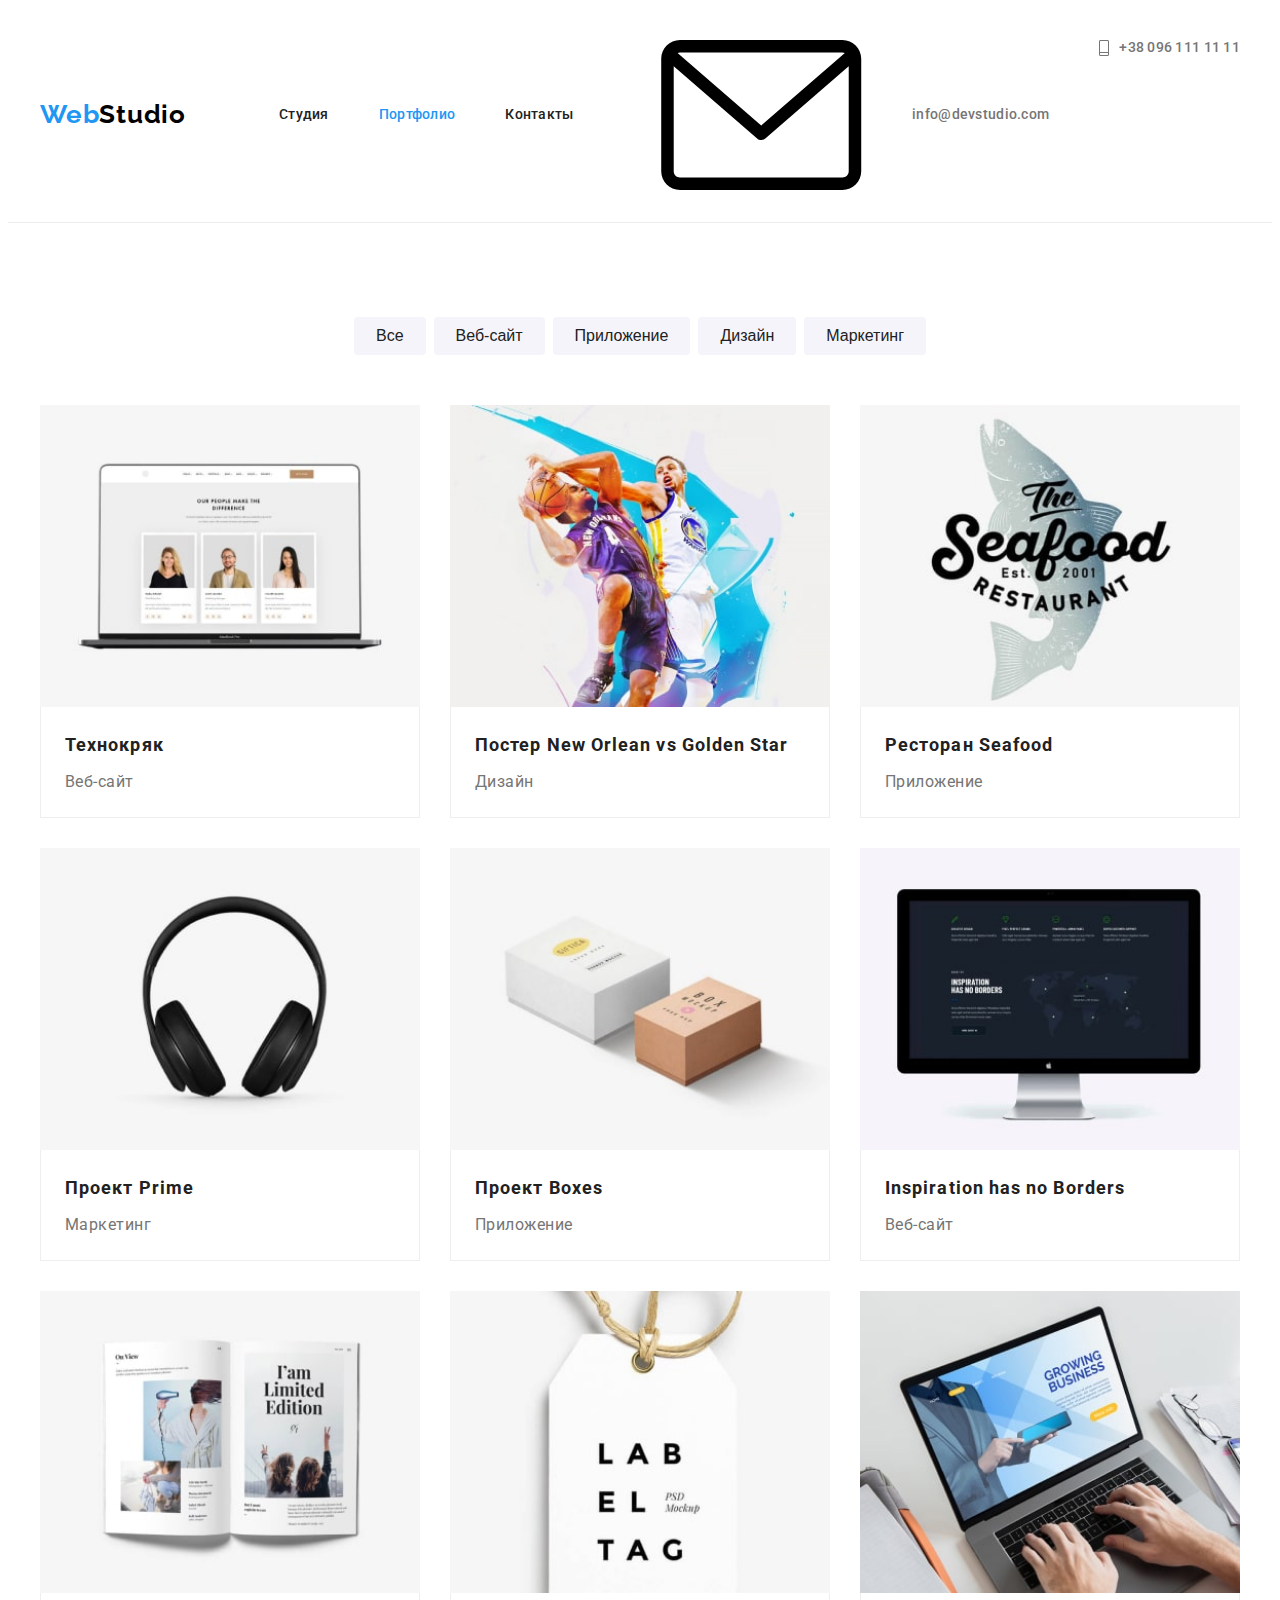
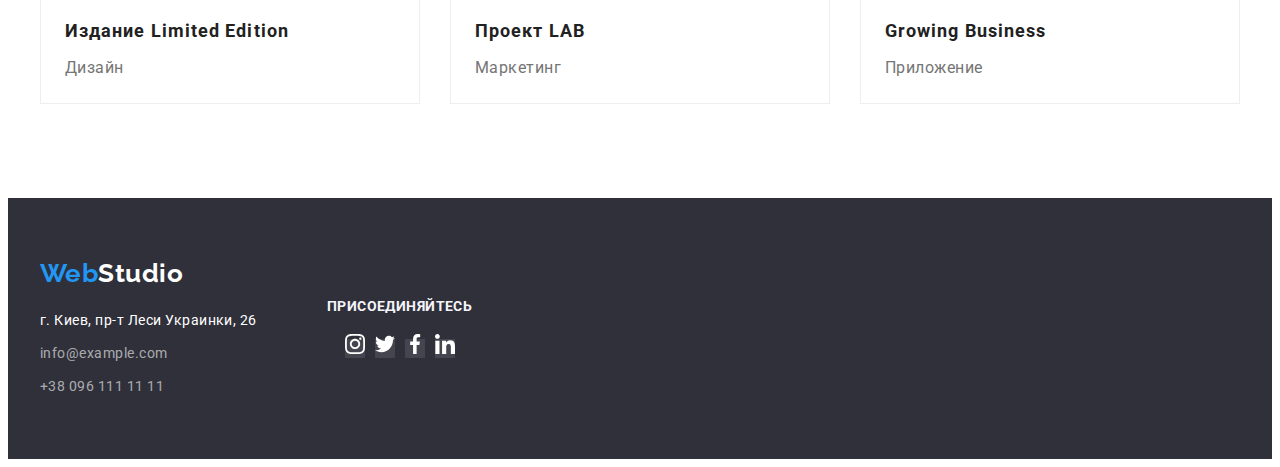
==== portfolio.html @ 91ffed37 "File" ====
<!DOCTYPE html>
<html lang="ru">
  <head>
    <meta charset="UTF-8" />
    <meta http-equiv="X-UA-Compatible" content="IE=edge" />
    <meta name="viewport" content="width=device-width, initial-scale=1.0" />
    <title>Portfolio</title>
    <link rel="preconnect" href="https://fonts.googleapis.com" />
    <link rel="preconnect" href="https://fonts.gstatic.com" crossorigin />
    <link
      href="https://fonts.googleapis.com/css2?family=Raleway:wght@700&family=Roboto:wght@400;500;700;900&display=swap"
      rel="stylesheet"
    />
    <link
      rel="stylesheet"
      href="https://cdnjs.cloudflare.com/ajax/libs/modern-normalize/1.1.0/modern-normalize.min.css"
      integrity="sha512-wpPYUAdjBVSE4KJnH1VR1HeZfpl1ub8YT/NKx4PuQ5NmX2tKuGu6U/JRp5y+Y8XG2tV+wKQpNHVUX03MfMFn9Q=="
      crossorigin="anonymous"
      referrerpolicy="no-referrer"
    />
    <link rel="stylesheet" href="./css/common.css" />
    <link rel="stylesheet" href="./css/portfolio.css" />
  </head>

  <body class="page">
    <!-- Шапка сайта -->
    <header class="page-header">
      <div class="container">
        <nav class="main-nav">
          <a href="./index.html" class="header-logo" lang="en">
            <span class="logo-color">Web</span>Studio</a
          >
          <ul class="list site-nav">
            <li class="item"><a href="./index.html" class="link">Студия</a></li>
            <li class="item">
              <a href="" class="link current">Портфолио</a>
            </li>
            <li class="item"><a href="" class="link">Контакты</a></li>
          </ul>
        </nav>

        <ul class="list contacts-header">
          <li class="item envelope">
            <a href="mailto:info@devstudio.com" class="contact" lang="en">
              <svg class="svg-envelope">
                <use href="./images/icons.svg#icon-envelope"></use>
              </svg>
              info@devstudio.com</a
            >
          </li>
          <li class="item smartphone">
            <a href="tel:+380961111111" class="contact">
              <svg class="svg-smartphone">
                <use href="./images/icons.svg#icon-smartphone"></use>
              </svg>
              +38 096 111 11 11</a
            >
          </li>
        </ul>
      </div>
    </header>

    <!-- Main -->

    <main>
      <!-- Филтр -->

      <section class="section">
        <div class="container">
          <h1 class="visually-hidden">Наши работы</h1>
          <ul class="filter">
            <li class="item">
              <button class="button filter" type="button">Все</button>
            </li>
            <li class="item">
              <button class="button filter" type="button">Веб-сайт</button>
            </li>
            <li class="item">
              <button class="button filter" type="button">Приложение</button>
            </li>
            <li class="item">
              <button class="button filter" type="button">Дизайн</button>
            </li>
            <li class="item">
              <button class="button filter" type="button">Маркетинг</button>
            </li>
          </ul>

          <!-- Галерея -->

          <ul class="gallery list">
            <li class="item">
              <a class="link" href="">
                <img src="./images/tehnokryak.jpg" alt="Нотбук" width="370" />
                <div class="caption">
                  <h2 class="title">Технокряк</h2>
                  <p class="text">Веб-сайт</p>
                </div>
              </a>
            </li>
            <li class="item">
              <a class="link" href="">
                <img
                  src="./images/basketball.jpg"
                  alt="Бескетбол"
                  width="370"
                />
                <div class="caption">
                  <h2 class="title">
                    Постер <span lang="en">New Orlean vs Golden Star</span>
                  </h2>
                  <p class="text">Дизайн</p>
                </div>
              </a>
            </li>
            <li class="item">
              <a class="link" href="">
                <img
                  src="./images/seafood.jpg"
                  alt="Банер ресторана"
                  width="370"
                />
                <div class="caption">
                  <h2 class="title">Ресторан <span lang="en">Seafood</span></h2>
                  <p class="text">Приложение</p>
                </div>
              </a>
            </li>
            <li class="item">
              <a class="link" href="">
                <img src="./images/headphones.jpg" alt="Наушники" width="370" />
                <div class="caption">
                  <h2 class="title">Проект <span lang="en">Prime</span></h2>
                  <p class="text">Маркетинг</p>
                </div>
              </a>
            </li>
            <li class="item">
              <a class="link" href="">
                <img src="./images/boxes.jpg" alt="Коробки" width="370" />
                <div class="caption">
                  <h2 class="title">Проект <span lang="en">Boxes</span></h2>
                  <p class="text">Приложение</p>
                </div>
              </a>
            </li>
            <li class="item">
              <a class="link" href="">
                <img src="./images/monitor.jpg" alt="Монитор" width="370" />
                <div class="caption">
                  <h2 class="title" lang="en">Inspiration has no Borders</h2>
                  <p class="text">Веб-сайт</p>
                </div>
              </a>
            </li>
            <li class="item">
              <a class="link" href="">
                <img src="./images/book.jpg" alt="Книга" width="370" />
                <div class="caption">
                  <h2 class="title">
                    Издание <span lang="en">Limited Edition</span>
                  </h2>
                  <p class="text">Дизайн</p>
                </div>
              </a>
            </li>
            <li class="item">
              <a class="link" href="">
                <img src="./images/lab.jpg" alt="Лейба" width="370" />
                <div class="caption">
                  <h2 class="title">Проект <span lang="en">LAB</span></h2>
                  <p class="text">Маркетинг</p>
                </div>
              </a>
            </li>
            <li class="item">
              <a class="link" href="">
                <img src="./images/business.jpg" alt="Нотбук" width="370" />
                <div class="caption">
                  <h2 class="title" lang="en">Growing Business</h2>
                  <p class="text">Приложение</p>
                </div>
              </a>
            </li>
          </ul>
        </div>
      </section>
    </main>

    <!-- Футер -->
    <footer class="ftr">
      <div class="container">
        <div class="ft-logo-contacts">
          <a href="./index.html" class="footer-logo" lang="en">
            <span class="logo-color">Web</span>Studio</a
          >
          <address>
            <ul class="list contacts-footer">
              <li class="item">
                <a
                  class="adress-footer"
                  href="https://goo.gl/maps/JjDCedRFyoNdZQir6"
                  >г. Киев, пр-т Леси Украинки, 26</a
                >
              </li>
              <li class="item">
                <a href="mailto:info@example.com" class="contact" lang="en"
                  >info@example.com</a
                >
              </li>
              <li class="item">
                <a href="tel:+380961111111" class="contact"
                  >+38 096 111 11 11</a
                >
              </li>
            </ul>
          </address>
        </div>
        <div class="ftsocial-link">
          <h2 class="social-title">присоединяйтесь</h2>
          <ul class="list socials">
            <li class="item-social">
              <a class="link-social" href="">
                <svg class="svg-icon">
                  <use href="./images/icons.svg#icon-instagram"></use>
                </svg>
              </a>
            </li>
            <li class="item-social">
              <a class="link-social" href="">
                <svg class="svg-icon">
                  <use href="./images/icons.svg#icon-twitter"></use>
                </svg>
              </a>
            </li>
            <li class="item-social">
              <a class="link-social" href="">
                <svg class="svg-icon">
                  <use href="./images/icons.svg#icon-facebook"></use>
                </svg>
              </a>
            </li>
            <li class="item-social">
              <a class="link-social" href="">
                <svg class="svg-icon">
                  <use href="./images/icons.svg#icon-linkedin"></use>
                </svg>
              </a>
            </li>
          </ul>
        </div>
      </div>
    </footer>
  </body>
</html>
---- css/common.css ----
/* Root */

:root {
  /* header color  */
  --hdtitle-text-color: #212121;
  --hdprimary-text-color: #757575;
  --hdaccent-pick-color: #2196f3;
  --hdprimary-wight-color: #ffffff;

  /* main color */
  --title-text-color: #212121;
  --h2-text-color: #212121;
  --primary-text-color: #757575;
  --accent-pick-color: #2196f3;
  --primary-wight-color: #ffffff;
  --btn-wight-color: #ffffff;
  --background-grey-color: #2f303a;
  --bg-cl-icon: #f5f4fa;

  /* social icon */
  --icon-cl: #afb1b8;
  --icon-pick-cl: #ffffff;
  --bgicon-cl: #ffffff;
  --bgicon-pick-cl: #2196f3;
  --bg-icon-cl: rgba(255, 255, 255, 0.1);

  /* footer color */
  --fttitle-text-color: #212121;
  --ftprimary-text-color: #757575;
  --ftaccent-pick-color: #2196f3;
  --ftprimary-wight-color: #f5f4fa;
  --ftbackground-grey-color: #2f303a;
}

/* Body */

body {
  background-color: var(--hdprimary-wight-color);
  font-family: 'Roboto', sans-serif;
  letter-spacing: 0.03em;
}

/* Утилиты */

.list {
  list-style: none;
  padding: 0px;
  margin: 0px;
}

/* Section */

.section {
  padding-top: 94px;
  padding-bottom: 94px;
  margin-bottom: 0px;
  margin-top: 0px;
}

/* Container */

.container {
  margin-left: auto;
  margin-right: auto;
  margin-top: 0px;
  margin-bottom: 0px;
  padding-left: 15px;
  padding-right: 15px;
  width: 1200px;
}

/* Header */

.page-header .container {
  display: flex;
}

.page-header {
  align-items: center;
  border-bottom: 1px solid rgba(236, 236, 236, 1);

  font-weight: 500;
  font-size: 14px;
  line-height: 1.14;
  letter-spacing: 0.02em;
}

.header-logo {
  display: block;
  padding-top: 24px;
  padding-bottom: 25px;

  color: #000000;
  font-family: 'Raleway', sans-serif;
  font-weight: 700;
  font-size: 26px;
  line-height: 1.19;
  letter-spacing: 0.03em;
}

.header-logo .logo-color {
  color: #2196f3;
}

.page-header a,
.ftr a {
  text-decoration: none;
}

/* Nav */

.main-nav {
  display: flex;
  align-items: center;
}

.site-nav {
  display: flex;
  margin-left: 93px;
}

.site-nav .item:not(:last-child) {
  margin-right: 50px;
}

.site-nav .link {
  display: block;
  color: var(--hdtitle-text-color);
  padding-top: 32px;
  padding-bottom: 32px;
}

.site-nav .link:hover,
.site-nav .link:focus {
  color: var(--hdaccent-pick-color);
}

.site-nav .link.current {
  color: var(--hdaccent-pick-color);
}

.contacts-header {
  display: flex;
  margin-left: auto;
}

dct .svg-envelope {
  width: 16px;
  height: 12px;
  margin-right: 10px;
  fill: var(--hdprimary-text-color);
}

.svg-smartphone {
  width: 10px;
  height: 16px;
  margin-right: 10px;
  fill: var(--hdprimary-text-color);
}

/* .contacts-header .svg-envelope:hover,
.contacts-header .svg-envelope:focus,
.contacts-header .svg-smartphone:hover,
.contacts-header .svg-smartphone:focus {
  fill: var(--hdaccent-pick-color);
} */

.contacts-header .contact {
  display: flex;
  align-items: center;
  padding-top: 32px;
  padding-bottom: 32px;
  color: var(--hdprimary-text-color);
}

.contacts-header .item:not(:last-child) {
  margin-right: 50px;
}

.contacts-header .contact:hover,
.contacts-header .contact:focus {
  color: var(--hdaccent-pick-color);
  fill: var(--hdaccent-pick-color);
}

/* Fotter */

.ftr {
  width: 100%;
  background-color: var(--ftbackground-grey-color);
  padding-top: 60px;
  padding-bottom: 60px;
}

.footer-logo {
  color: #ffffff;
  font-family: 'Raleway', sans-serif;
  font-weight: 700;
  font-size: 26px;
  line-height: 1.19;
}

.footer-logo .logo-color {
  color: #2196f3;
}

address {
  font-style: normal;
  margin-top: 20px;
}

.adress-footer {
  color: var(--hdprimary-wight-color);
  font-weight: normal;
  font-size: 14px;
  line-height: 1.71;
}

.contacts-footer .contact {
  font-weight: normal;
  font-size: 14px;
  line-height: 1.71;
  color: rgba(255, 255, 255, 0.6);
}

.contacts-footer .item {
  margin-top: 9px;
}

.contacts-footer .contact:hover,
.contacts-footer .contact:focus {
  color: var(--hdaccent-pick-color);
}

.ftr .container {
  display: flex;
  align-items: baseline;
}

.ftr .social-title {
  font-weight: 700;
  margin-bottom: 20px;
  font-size: 14px;
  line-height: 16px;
  letter-spacing: 0.03em;
  text-transform: uppercase;
  margin-top: 0px;
  color: var(--ftprimary-wight-color);
}

.socials {
  display: flex;
  justify-content: center;
  margin-top: 16px;
}

.link-social .svg-icon {
  width: 20px;
  height: 20px;
  fill: currentColor;
}

.ftsocial-link {
  align-self: center;
  align-items: center;
  border-radius: 4px;
  margin-left: 70px;
}

.ftsocial-link .link-social {
  color: var(--bgicon-cl);
  background-color: var(--bg-icon-cl);
}

.ftsocial-link .link-social:hover,
.ftsocial-link .link-social:focus {
  color: var(--icon-pick-cl);
  background-color: var(--bgicon-pick-cl);
}

.item-social:not(:last-child) {
  margin-right: 10px;
}
---- css/portfolio.css ----
/* Our-works */

.visually-hidden {
  position: absolute;
  width: 1px;
  height: 1px;
  margin: -1px;
  padding: 0;
  overflow: hidden;
  border: 0;
  clip: rect(0 0 0 0);
}

/* Button-filter */

.filter {
  display: flex;
  list-style: none;
  justify-content: center;
  margin-top: 0;
  margin-bottom: 0px;
  padding: 0;
  align-items: center;
}

.filter .item:not(:last-child) {
  margin-right: 8px;
}

.button.filter {
  display: inline-block;
  font-weight: 500;
  font-size: 16px;
  line-height: 1.62;
  text-align: center;
  color: var(--fttitle-text-color);
  background: var(--ftprimary-wight-color);
  border-radius: 4px;

  cursor: pointer;
  border: none;
  padding: 6px 22px;
}

.button.filter:hover,
.button.filter:focus {
  color: var(--ftprimary-wight-color);
  background-color: var(--ftaccent-pick-color);
  filter: drop-shadow(0px 4px 4px rgba(0, 0, 0, 0.25));
}

/* Gallery  */

.gallery {
  display: flex;
  flex-wrap: wrap;
  margin-top: 50px;
  margin-bottom: 0px;
}

.gallery .item {
  width: calc((100% - 30px * 2) / 3);
  margin-top: 0px;
  margin-bottom: 30px;
  margin-right: 30px;
  box-sizing: border-box;
}

.gallery .link {
  display: block;
}

.gallery .link:hover,
.gallery .link:focus {
  box-shadow: 0px 1px 1px rgba(0, 0, 0, 0.12), 0px 4px 4px rgba(0, 0, 0, 0.06),
    1px 4px 6px rgba(0, 0, 0, 0.16);
}

.item img {
  display: block;
  width: 100%;
}

.gallery .item:nth-last-child(-n + 3) {
  margin-bottom: 0;
}

.gallery .item:nth-child(3n) {
  margin-right: 0;
}

.gallery .caption {
  border-top: none;
  border-right: 1px solid #eeeeee;
  border-bottom: 1px solid #eeeeee;
  border-left: 1px solid #eeeeee;
  padding: 20px 24px;
}

.gallery a {
  text-decoration: none;
}

.gallery .title {
  font-weight: 700;
  font-size: 18px;
  line-height: 2;
  letter-spacing: 0.06em;
  color: var(--fttitle-text-color);
  margin-top: 0px;
  margin-bottom: 0px;
}

.gallery .text {
  font-weight: normal;
  font-size: 16px;
  line-height: 1.88;
  color: var(--ftprimary-text-color);
  padding-top: 4px;
  margin: 0px;
}
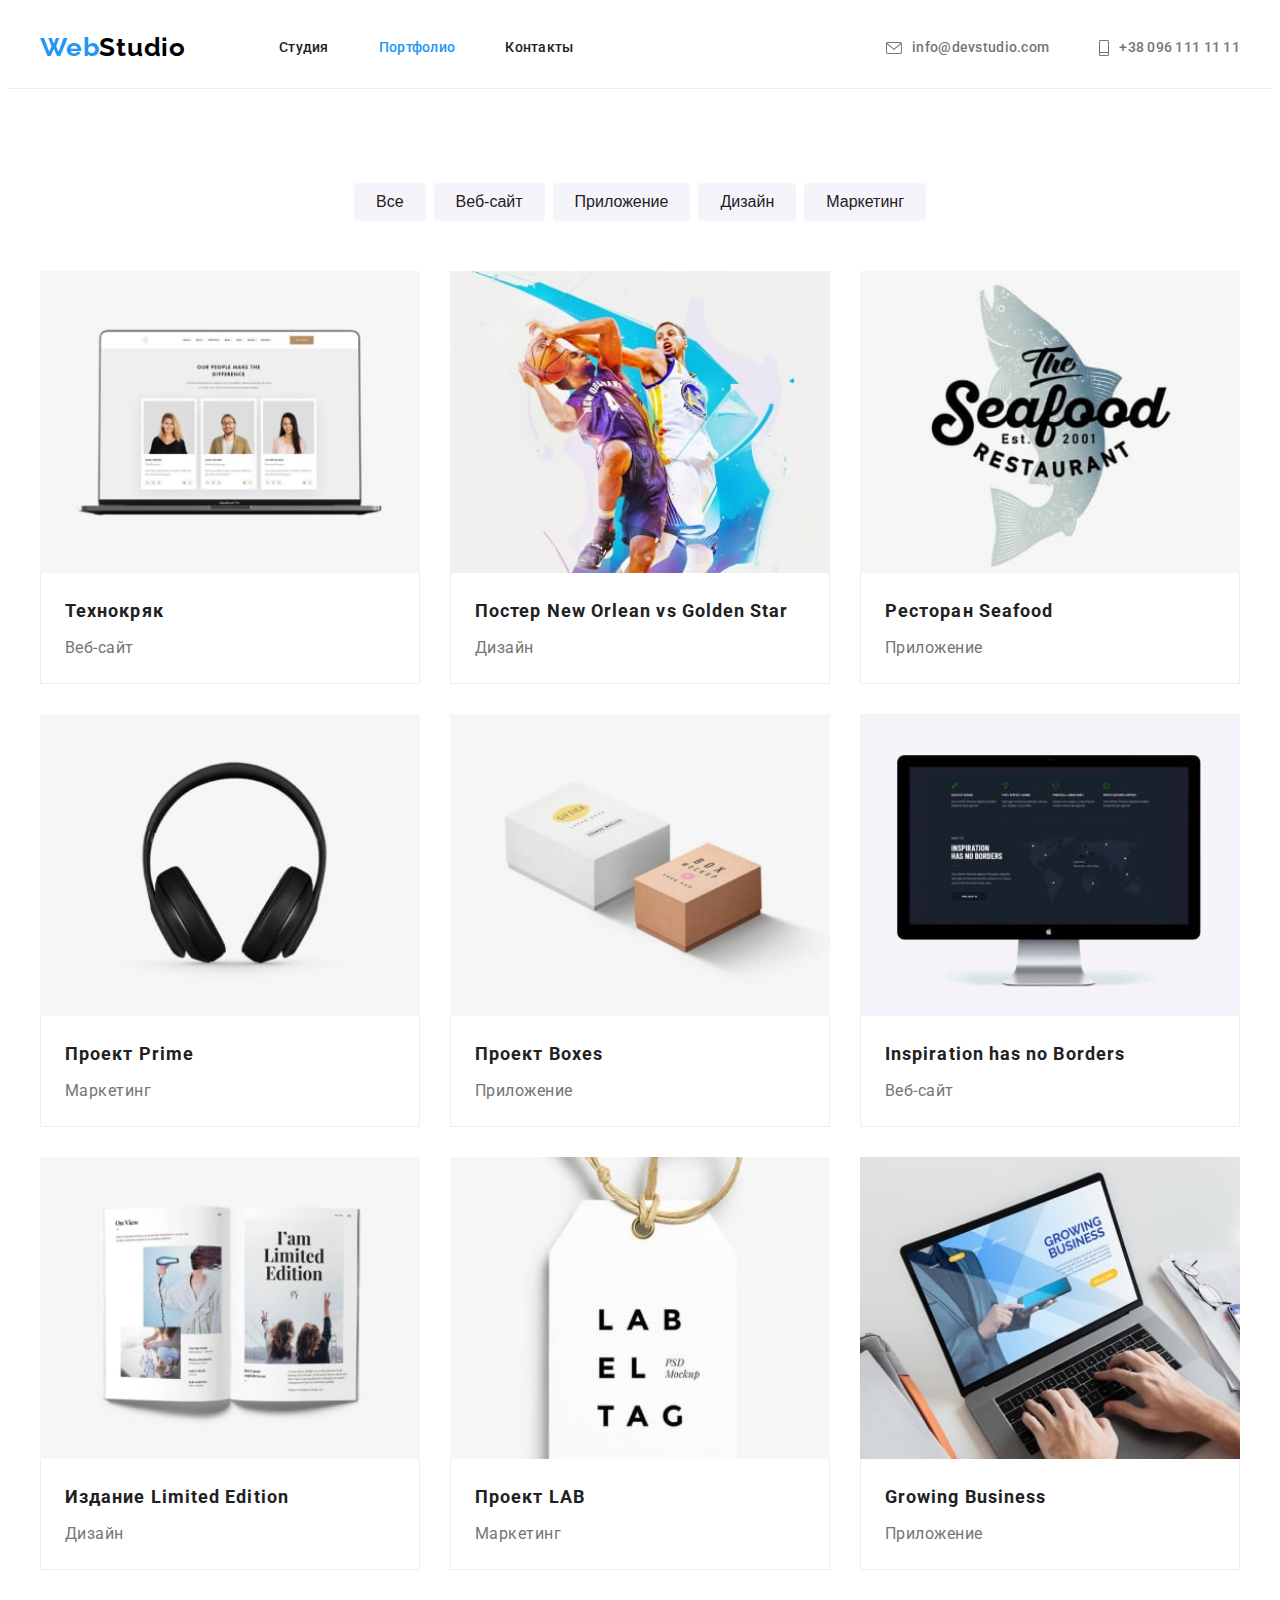
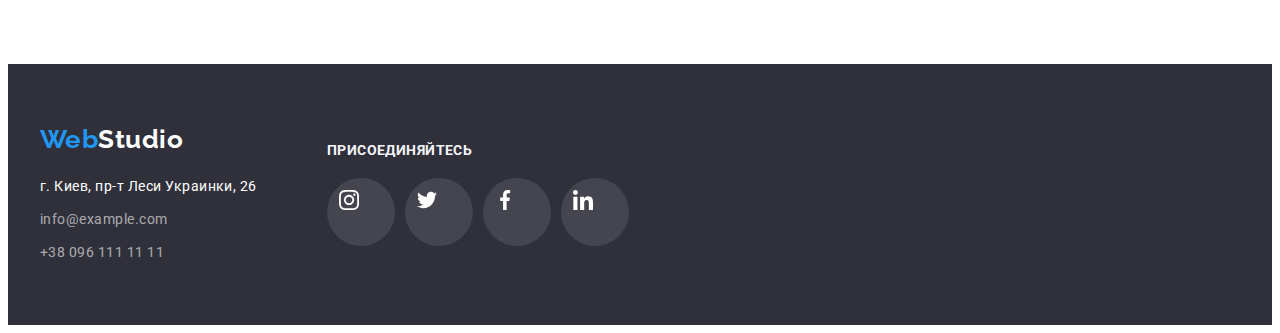
==== commit b19760ff: "Наложение еффекта на карточки портфолио" ====
--- a/portfolio.html
+++ b/portfolio.html
@@ -89,22 +89,36 @@
           <!-- Галерея -->
 
           <ul class="gallery list">
-            <li class="item">
-              <a class="link" href="">
-                <img src="./images/tehnokryak.jpg" alt="Нотбук" width="370" />
+            <li class="item gl-item">
+              <a class="link" href="">
+                <div class="pic">
+                  <img src="./images/tehnokryak.jpg" alt="Нотбук" width="370" />
+                  <p class="desc">
+                    Технокряк это современная площадка распространения
+                    коронавируса. Компании используют эту платформу для
+                    цифрового шпионажа и атак на защищённые сервера конкурентов.
+                  </p>
+                </div>
                 <div class="caption">
                   <h2 class="title">Технокряк</h2>
                   <p class="text">Веб-сайт</p>
                 </div>
               </a>
             </li>
-            <li class="item">
-              <a class="link" href="">
-                <img
-                  src="./images/basketball.jpg"
-                  alt="Бескетбол"
-                  width="370"
-                />
+            <li class="item gl-item">
+              <a class="link" href="">
+                <div class="pic">
+                  <img
+                    src="./images/basketball.jpg"
+                    alt="Бескетбол"
+                    width="370"
+                  />
+                  <p class="desc">
+                    Технокряк это современная площадка распространения
+                    коронавируса. Компании используют эту платформу для
+                    цифрового шпионажа и атак на защищённые сервера конкурентов.
+                  </p>
+                </div>
                 <div class="caption">
                   <h2 class="title">
                     Постер <span lang="en">New Orlean vs Golden Star</span>
@@ -113,49 +127,88 @@
                 </div>
               </a>
             </li>
-            <li class="item">
-              <a class="link" href="">
-                <img
-                  src="./images/seafood.jpg"
-                  alt="Банер ресторана"
-                  width="370"
-                />
+            <li class="item gl-item">
+              <a class="link" href="">
+                <div class="pic">
+                  <img
+                    src="./images/seafood.jpg"
+                    alt="Банер ресторана"
+                    width="370"
+                  />
+                  <p class="desc">
+                    Технокряк это современная площадка распространения
+                    коронавируса. Компании используют эту платформу для
+                    цифрового шпионажа и атак на защищённые сервера конкурентов.
+                  </p>
+                </div>
                 <div class="caption">
                   <h2 class="title">Ресторан <span lang="en">Seafood</span></h2>
                   <p class="text">Приложение</p>
                 </div>
               </a>
             </li>
-            <li class="item">
-              <a class="link" href="">
-                <img src="./images/headphones.jpg" alt="Наушники" width="370" />
+            <li class="item gl-item">
+              <a class="link" href="">
+                <div class="pic">
+                  <img
+                    src="./images/headphones.jpg"
+                    alt="Наушники"
+                    width="370"
+                  />
+                  <p class="desc">
+                    Технокряк это современная площадка распространения
+                    коронавируса. Компании используют эту платформу для
+                    цифрового шпионажа и атак на защищённые сервера конкурентов.
+                  </p>
+                </div>
                 <div class="caption">
                   <h2 class="title">Проект <span lang="en">Prime</span></h2>
                   <p class="text">Маркетинг</p>
                 </div>
               </a>
             </li>
-            <li class="item">
-              <a class="link" href="">
-                <img src="./images/boxes.jpg" alt="Коробки" width="370" />
+            <li class="item gl-item">
+              <a class="link" href="">
+                <div class="pic">
+                  <img src="./images/boxes.jpg" alt="Коробки" width="370" />
+                  <p class="desc">
+                    Технокряк это современная площадка распространения
+                    коронавируса. Компании используют эту платформу для
+                    цифрового шпионажа и атак на защищённые сервера конкурентов.
+                  </p>
+                </div>
                 <div class="caption">
                   <h2 class="title">Проект <span lang="en">Boxes</span></h2>
                   <p class="text">Приложение</p>
                 </div>
               </a>
             </li>
-            <li class="item">
-              <a class="link" href="">
-                <img src="./images/monitor.jpg" alt="Монитор" width="370" />
+            <li class="item gl-item">
+              <a class="link" href="">
+                <div class="pic">
+                  <img src="./images/monitor.jpg" alt="Монитор" width="370" />
+                  <p class="desc">
+                    Технокряк это современная площадка распространения
+                    коронавируса. Компании используют эту платформу для
+                    цифрового шпионажа и атак на защищённые сервера конкурентов.
+                  </p>
+                </div>
                 <div class="caption">
                   <h2 class="title" lang="en">Inspiration has no Borders</h2>
                   <p class="text">Веб-сайт</p>
                 </div>
               </a>
             </li>
-            <li class="item">
-              <a class="link" href="">
-                <img src="./images/book.jpg" alt="Книга" width="370" />
+            <li class="item gl-item">
+              <a class="link" href=""
+                ><div class="pic">
+                  <img src="./images/book.jpg" alt="Книга" width="370" />
+                  <p class="desc">
+                    Технокряк это современная площадка распространения
+                    коронавируса. Компании используют эту платформу для
+                    цифрового шпионажа и атак на защищённые сервера конкурентов.
+                  </p>
+                </div>
                 <div class="caption">
                   <h2 class="title">
                     Издание <span lang="en">Limited Edition</span>
@@ -164,18 +217,32 @@
                 </div>
               </a>
             </li>
-            <li class="item">
-              <a class="link" href="">
-                <img src="./images/lab.jpg" alt="Лейба" width="370" />
+            <li class="item gl-item">
+              <a class="link" href="">
+                <div class="pic">
+                  <img src="./images/lab.jpg" alt="Лейба" width="370" />
+                  <p class="desc">
+                    Технокряк это современная площадка распространения
+                    коронавируса. Компании используют эту платформу для
+                    цифрового шпионажа и атак на защищённые сервера конкурентов.
+                  </p>
+                </div>
                 <div class="caption">
                   <h2 class="title">Проект <span lang="en">LAB</span></h2>
                   <p class="text">Маркетинг</p>
                 </div>
               </a>
             </li>
-            <li class="item">
-              <a class="link" href="">
-                <img src="./images/business.jpg" alt="Нотбук" width="370" />
+            <li class="item gl-item">
+              <a class="link" href=""
+                ><div class="pic">
+                  <img src="./images/business.jpg" alt="Нотбук" width="370" />
+                  <p class="desc">
+                    Технокряк это современная площадка распространения
+                    коронавируса. Компании используют эту платформу для
+                    цифрового шпионажа и атак на защищённые сервера конкурентов.
+                  </p>
+                </div>
                 <div class="caption">
                   <h2 class="title" lang="en">Growing Business</h2>
                   <p class="text">Приложение</p>
--- a/css/common.css
+++ b/css/common.css
@@ -14,8 +14,17 @@
   --accent-pick-color: #2196f3;
   --primary-wight-color: #ffffff;
   --btn-wight-color: #ffffff;
-  --background-grey-color: #2f303a;
+  --background-black-color: #2f303a;
   --bg-cl-icon: #f5f4fa;
+
+  /* portfolio */
+
+  --pbg-img-cl: rgba(33, 150, 243, 0.9);
+  --ptitle-text-color: #212121;
+  --pprimary-text-color: #757575;
+  --paccent-pick-color: #2196f3;
+  --pprimary-wight-color: #f5f4fa;
+  --pbabackground-black-color: #2f303a;
 
   /* social icon */
   --icon-cl: #afb1b8;
@@ -29,7 +38,7 @@
   --ftprimary-text-color: #757575;
   --ftaccent-pick-color: #2196f3;
   --ftprimary-wight-color: #f5f4fa;
-  --ftbackground-grey-color: #2f303a;
+  --ftbackground-black-color: #2f303a;
 }
 
 /* Body */
@@ -73,6 +82,8 @@
 
 .page-header .container {
   display: flex;
+  margin-left: auto;
+  margin-right: auto;
 }
 
 .page-header {
@@ -144,7 +155,7 @@
   margin-left: auto;
 }
 
-dct .svg-envelope {
+.svg-envelope {
   width: 16px;
   height: 12px;
   margin-right: 10px;
@@ -158,12 +169,12 @@
   fill: var(--hdprimary-text-color);
 }
 
-/* .contacts-header .svg-envelope:hover,
-.contacts-header .svg-envelope:focus,
-.contacts-header .svg-smartphone:hover,
-.contacts-header .svg-smartphone:focus {
-  fill: var(--hdaccent-pick-color);
-} */
+a.contact:hover .svg-envelope,
+a.contact:focus .svg-envelope,
+a.contact:hover .svg-smartphone,
+a.contact:focus .svg-smartphone {
+  fill: currentColor;
+}
 
 .contacts-header .contact {
   display: flex;
@@ -187,7 +198,7 @@
 
 .ftr {
   width: 100%;
-  background-color: var(--ftbackground-grey-color);
+  background-color: var(--ftbackground-black-color);
   padding-top: 60px;
   padding-bottom: 60px;
 }
@@ -254,6 +265,18 @@
   margin-top: 16px;
 }
 
+.link-social {
+  display: block;
+  justify-content: center;
+  align-items: center;
+  width: 44px;
+  height: 44px;
+  color: var(--icon-cl);
+  border-radius: 50%;
+  background-color: var(--bgicon-cl);
+  padding: 12px;
+}
+
 .link-social .svg-icon {
   width: 20px;
   height: 20px;
--- a/css/portfolio.css
+++ b/css/portfolio.css
@@ -33,8 +33,8 @@
   font-size: 16px;
   line-height: 1.62;
   text-align: center;
-  color: var(--fttitle-text-color);
-  background: var(--ftprimary-wight-color);
+  color: var(--ptitle-text-color);
+  background: var(--pprimary-wight-color);
   border-radius: 4px;
 
   cursor: pointer;
@@ -44,8 +44,8 @@
 
 .button.filter:hover,
 .button.filter:focus {
-  color: var(--ftprimary-wight-color);
-  background-color: var(--ftaccent-pick-color);
+  color: var(--pprimary-wight-color);
+  background-color: var(--paccent-pick-color);
   filter: drop-shadow(0px 4px 4px rgba(0, 0, 0, 0.25));
 }
 
@@ -89,6 +89,51 @@
   margin-right: 0;
 }
 
+.gl-item:hover .desc,
+.gl-item:hover .pic::before {
+  opacity: 1;
+}
+
+.gl-item:focus .desc,
+.gl-item:focus .pic::before {
+  opacity: 1;
+}
+
+.pic:hover:before {
+  opacity: 1;
+}
+
+.pic {
+  position: relative;
+}
+
+.pic::before {
+  position: absolute;
+  display: inline-block;
+  opacity: 0;
+  margin: 0;
+  content: '';
+  width: 100%;
+  height: 294px;
+  background-color: var(--pbg-img-cl);
+}
+
+.desc {
+  position: absolute;
+  width: 100%;
+  height: 100%;
+  top: 0;
+  left: 0;
+  opacity: 0;
+  margin: 0;
+  padding: 63px 24px;
+  font-weight: 400;
+  font-size: 18px;
+  line-height: 1.56;
+  letter-spacing: 0.03em;
+  color: var(--pprimary-wight-color);
+}
+
 .gallery .caption {
   border-top: none;
   border-right: 1px solid #eeeeee;
@@ -115,7 +160,7 @@
   font-weight: normal;
   font-size: 16px;
   line-height: 1.88;
-  color: var(--ftprimary-text-color);
+  color: var(--pprimary-text-color);
   padding-top: 4px;
   margin: 0px;
 }
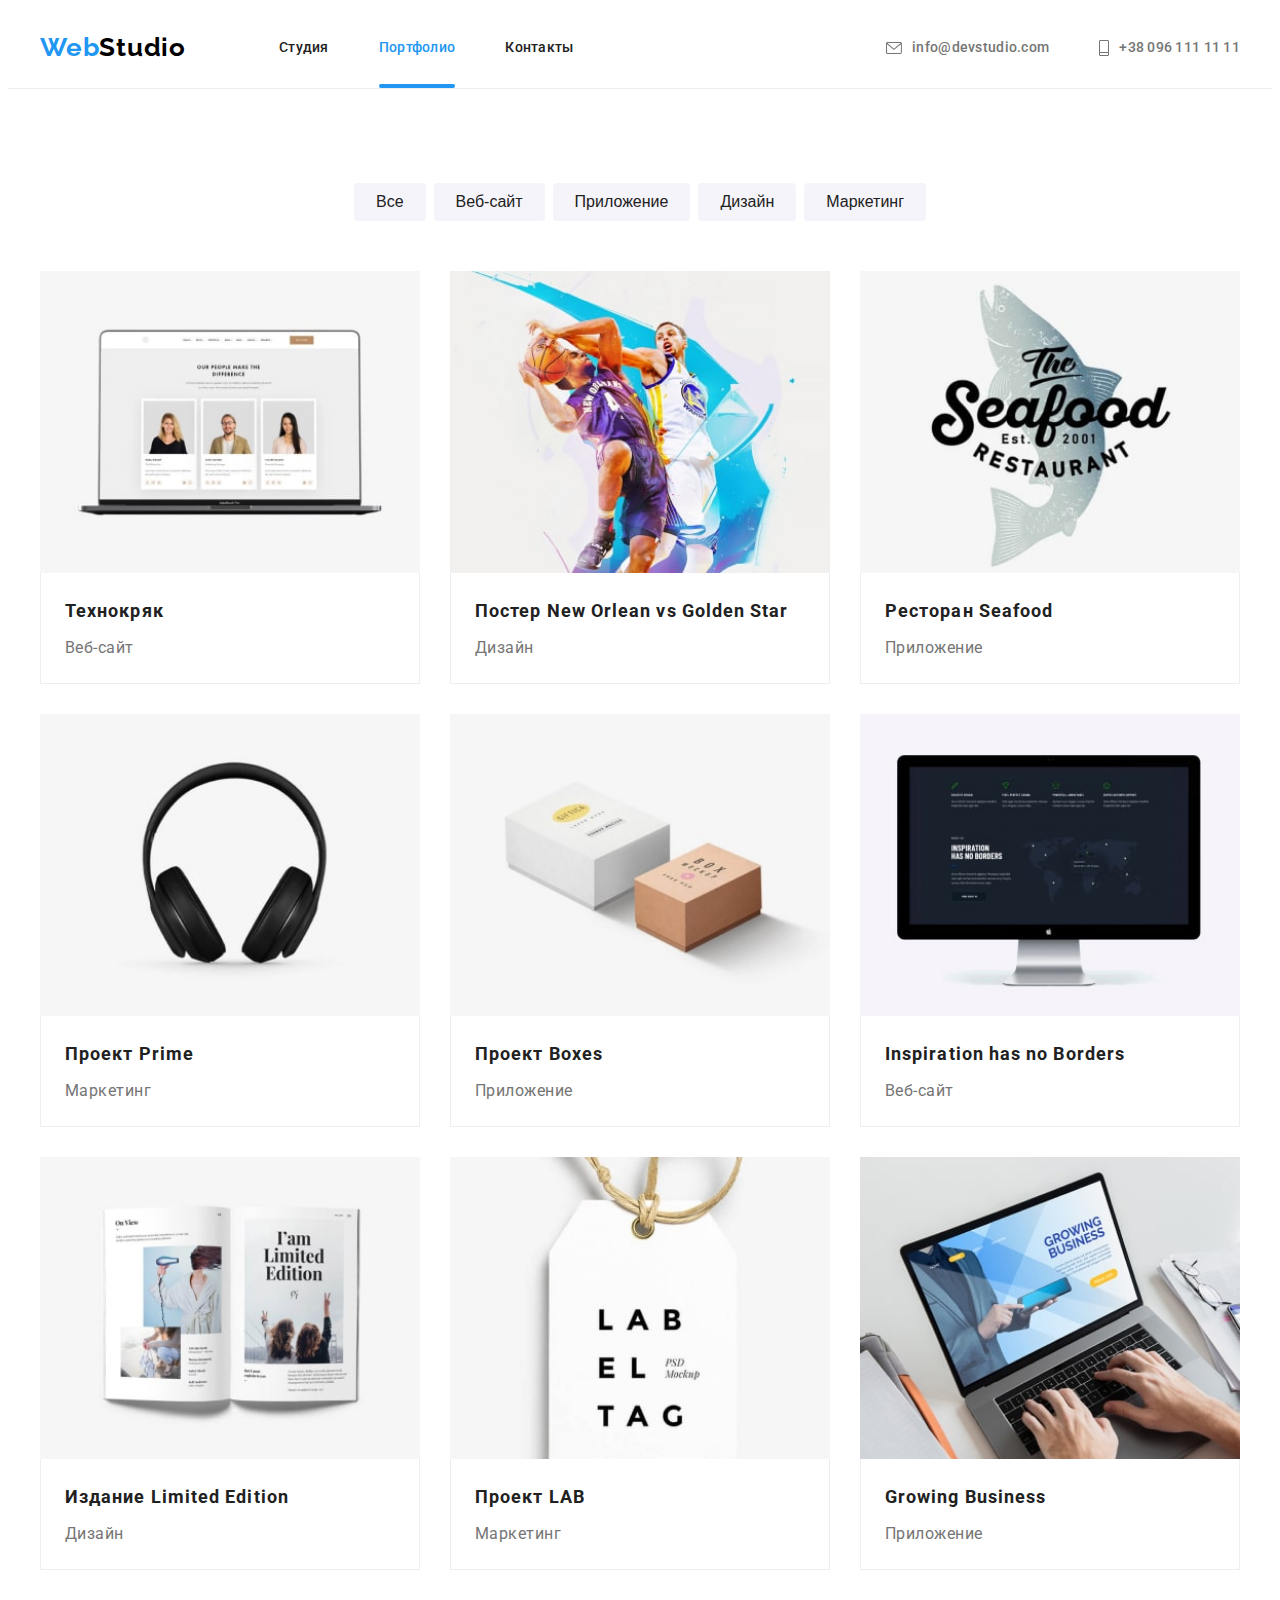
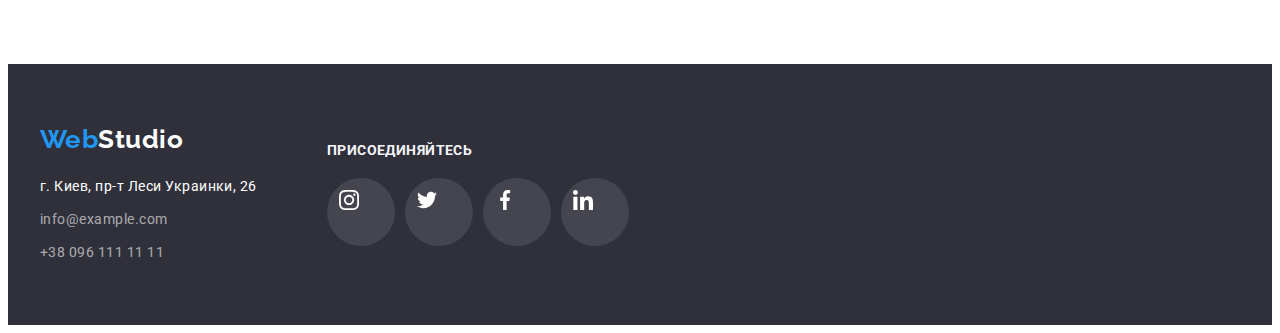
==== commit 8bb1fedf: "accent" ====
--- a/portfolio.html
+++ b/portfolio.html
@@ -41,7 +41,7 @@
 
         <ul class="list contacts-header">
           <li class="item envelope">
-            <a href="mailto:info@devstudio.com" class="contact" lang="en">
+            <a href="mailto:info@devstudio.com" class="link contact" lang="en">
               <svg class="svg-envelope">
                 <use href="./images/icons.svg#icon-envelope"></use>
               </svg>
@@ -49,7 +49,7 @@
             >
           </li>
           <li class="item smartphone">
-            <a href="tel:+380961111111" class="contact">
+            <a href="tel:+380961111111" class="link contact">
               <svg class="svg-smartphone">
                 <use href="./images/icons.svg#icon-smartphone"></use>
               </svg>
@@ -271,12 +271,12 @@
                 >
               </li>
               <li class="item">
-                <a href="mailto:info@example.com" class="contact" lang="en"
+                <a href="mailto:info@example.com" class="link contact" lang="en"
                   >info@example.com</a
                 >
               </li>
               <li class="item">
-                <a href="tel:+380961111111" class="contact"
+                <a href="tel:+380961111111" class="link contact"
                   >+38 096 111 11 11</a
                 >
               </li>
@@ -287,28 +287,28 @@
           <h2 class="social-title">присоединяйтесь</h2>
           <ul class="list socials">
             <li class="item-social">
-              <a class="link-social" href="">
+              <a class="link link-social" href="">
                 <svg class="svg-icon">
                   <use href="./images/icons.svg#icon-instagram"></use>
                 </svg>
               </a>
             </li>
             <li class="item-social">
-              <a class="link-social" href="">
+              <a class="link link-social" href="">
                 <svg class="svg-icon">
                   <use href="./images/icons.svg#icon-twitter"></use>
                 </svg>
               </a>
             </li>
             <li class="item-social">
-              <a class="link-social" href="">
+              <a class="link link-social" href="">
                 <svg class="svg-icon">
                   <use href="./images/icons.svg#icon-facebook"></use>
                 </svg>
               </a>
             </li>
             <li class="item-social">
-              <a class="link-social" href="">
+              <a class="link link-social" href="">
                 <svg class="svg-icon">
                   <use href="./images/icons.svg#icon-linkedin"></use>
                 </svg>
--- a/css/common.css
+++ b/css/common.css
@@ -39,6 +39,11 @@
   --ftaccent-pick-color: #2196f3;
   --ftprimary-wight-color: #f5f4fa;
   --ftbackground-black-color: #2f303a;
+
+  /* transition  */
+
+  --tr-ms: 250ms;
+  --tr-cb: cubic-bezier(0.4, 0, 0.2, 1);
 }
 
 /* Body */
@@ -78,6 +83,14 @@
   width: 1200px;
 }
 
+/* Link */
+
+.link {
+  transition: color, background-color, border, fill;
+  transition-duration: var(--tr-ms);
+  transition-timing-function: var(--tr-cb);
+}
+
 /* Header */
 
 .page-header .container {
@@ -135,10 +148,30 @@
 }
 
 .site-nav .link {
+  position: relative;
+
   display: block;
   color: var(--hdtitle-text-color);
   padding-top: 32px;
   padding-bottom: 32px;
+}
+
+.site-nav .link::after {
+  content: '';
+  position: absolute;
+  left: 0;
+  bottom: 0;
+  opacity: 0;
+
+  display: block;
+  width: 100%;
+  height: 4px;
+  background-color: var(--hdaccent-pick-color);
+  border-radius: 2px;
+}
+
+.site-nav .link.current::after {
+  opacity: 1;
 }
 
 .site-nav .link:hover,
--- a/css/portfolio.css
+++ b/css/portfolio.css
@@ -12,6 +12,11 @@
 }
 
 /* Button-filter */
+
+.button {
+  transition: var(--tr-cl);
+  transition: var(--tr-bg-cl);
+}
 
 .filter {
   display: flex;
@@ -92,37 +97,47 @@
 .gl-item:hover .desc,
 .gl-item:hover .pic::before {
   opacity: 1;
+  transform: translateY(-50%);
 }
 
 .gl-item:focus .desc,
 .gl-item:focus .pic::before {
   opacity: 1;
+  transform: translateY(-50%);
 }
 
-.pic:hover:before {
+.pic:hover:before,
+.pic:focus:before {
   opacity: 1;
 }
 
 .pic {
   position: relative;
+  overflow: hidden;
 }
 
 .pic::before {
   position: absolute;
+  top: 50%;
+  left: 0;
   display: inline-block;
   opacity: 0;
   margin: 0;
   content: '';
+  bottom: 0;
+  left: 0;
   width: 100%;
-  height: 294px;
+  height: 100%;
   background-color: var(--pbg-img-cl);
+  transform: translateY(50%);
+  transition: transform 250ms cubic-bezier(0.4, 0, 0.2, 1);
 }
 
 .desc {
   position: absolute;
   width: 100%;
   height: 100%;
-  top: 0;
+  top: 50%;
   left: 0;
   opacity: 0;
   margin: 0;
@@ -132,6 +147,8 @@
   line-height: 1.56;
   letter-spacing: 0.03em;
   color: var(--pprimary-wight-color);
+  transform: translateY(50%);
+  transition: transform 250ms cubic-bezier(0.4, 0, 0.2, 1);
 }
 
 .gallery .caption {
